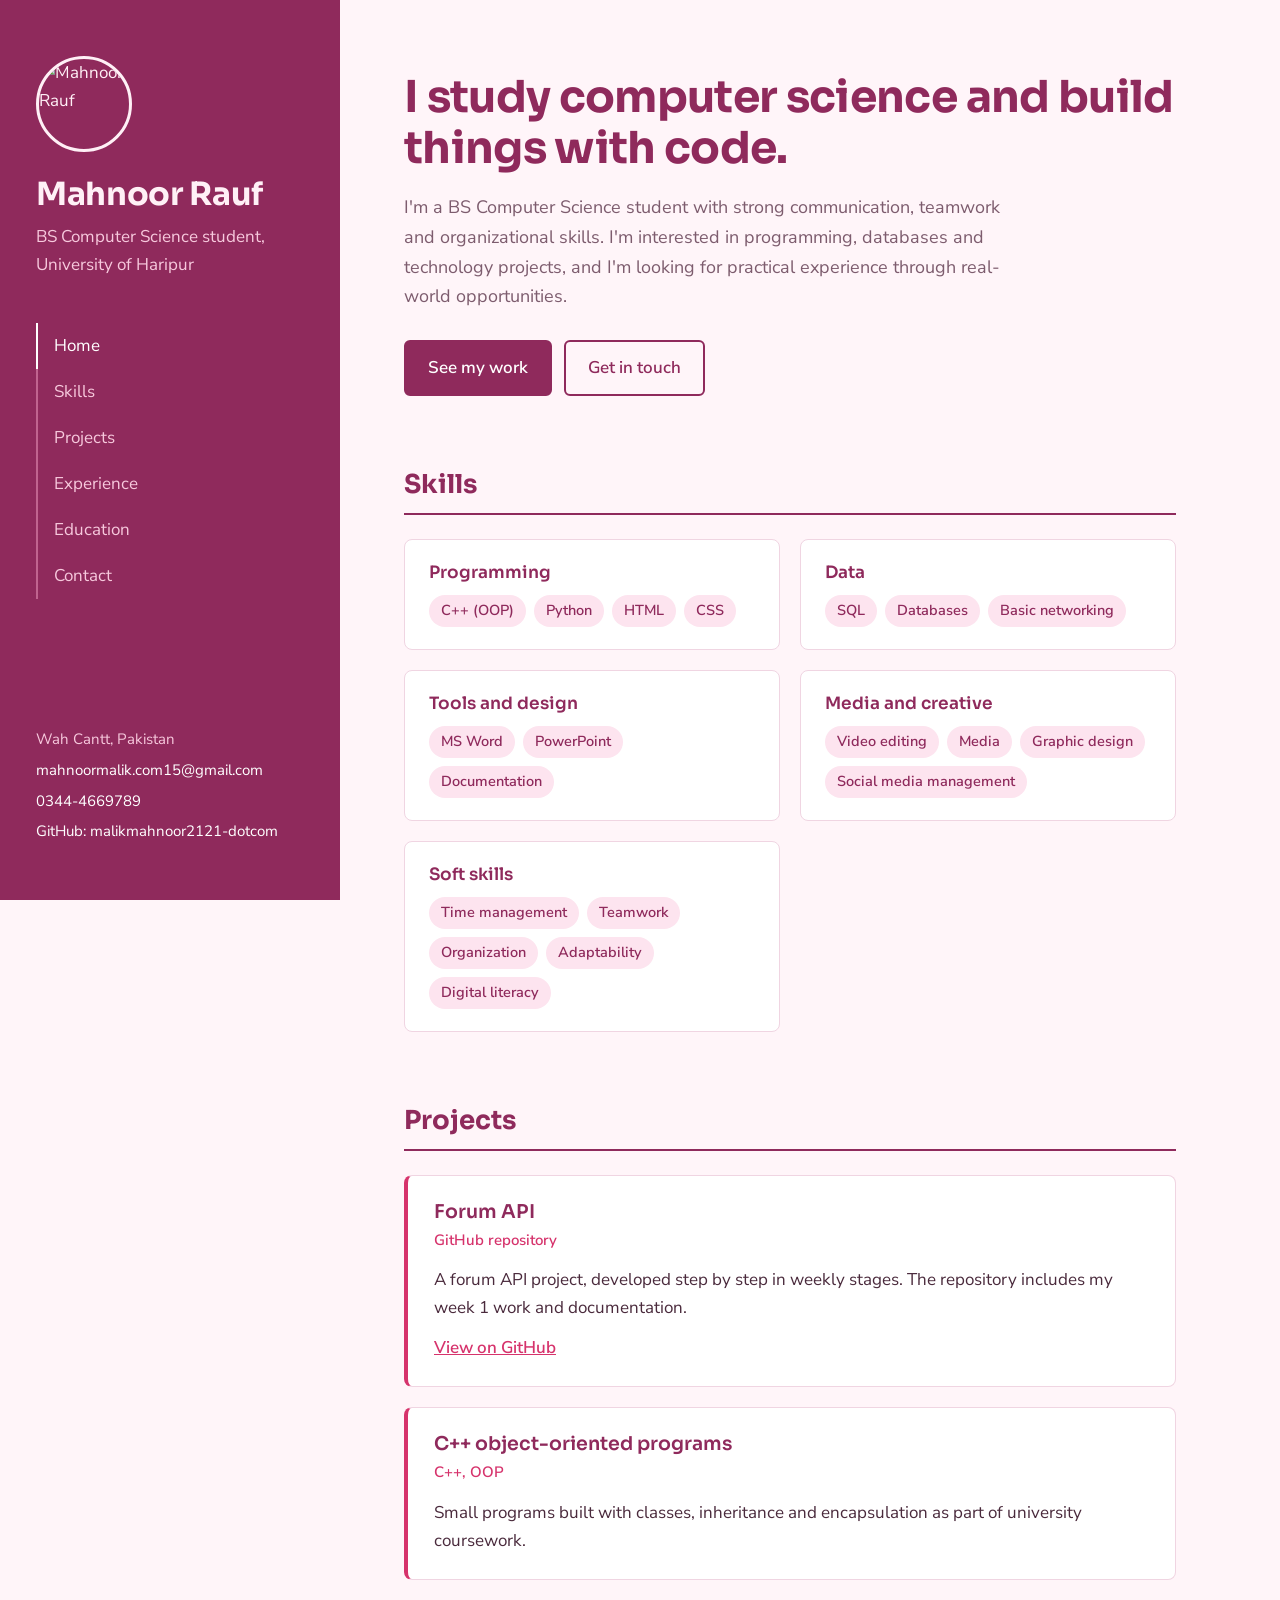
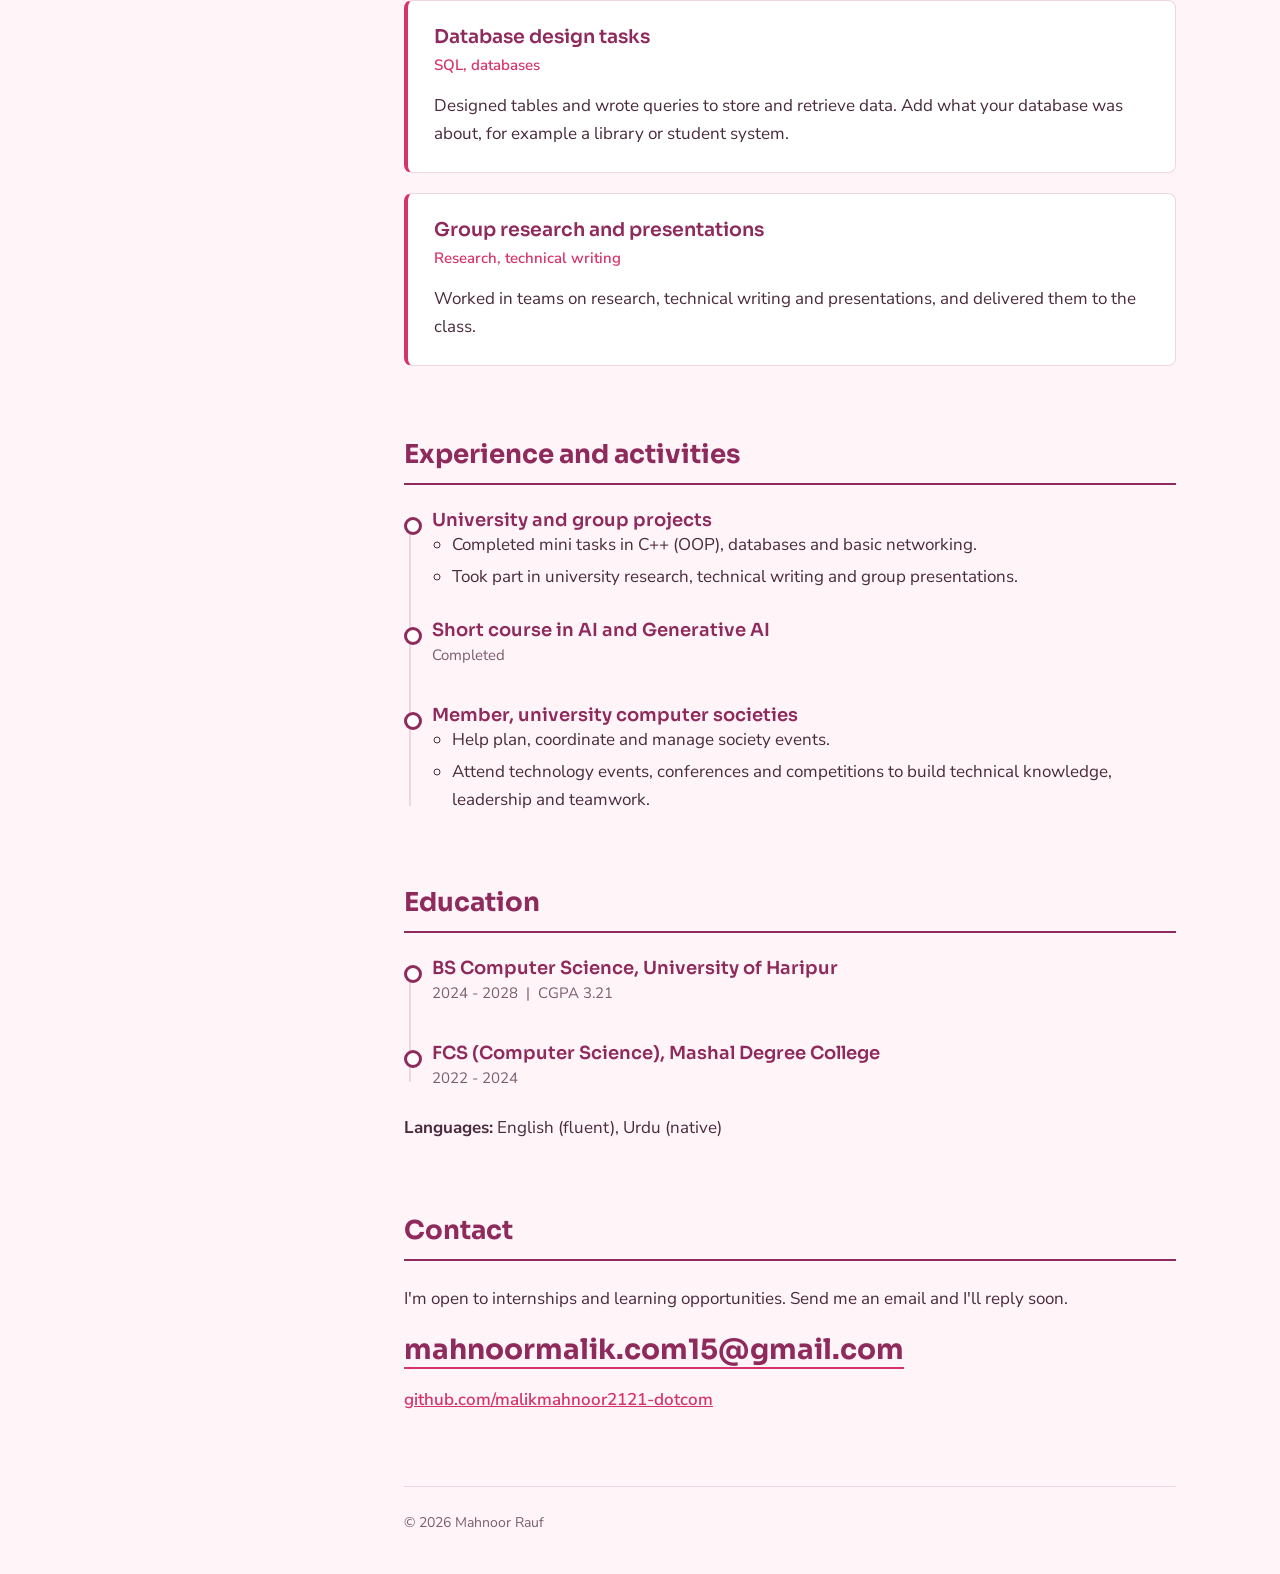
==== index.html @ 5db9c7d8 "Add files via upload" ====
<!DOCTYPE html>
<html lang="en">
<head>
<meta charset="UTF-8">
<meta name="viewport" content="width=device-width, initial-scale=1">
<title>Mahnoor Rauf | Computer Science Student</title>
<meta name="description" content="Portfolio of Mahnoor Rauf, BS Computer Science student at University of Haripur.">
<link rel="preconnect" href="https://fonts.googleapis.com">
<link rel="preconnect" href="https://fonts.gstatic.com" crossorigin>
<link href="https://fonts.googleapis.com/css2?family=Sora:wght@500;700&family=Nunito+Sans:wght@400;600&display=swap" rel="stylesheet">
<link rel="stylesheet" href="style.css">
</head>
<body>
<div class="layout">

  <aside class="side">
    <div>
      <img class="avatar" src="images/profile.png" alt="Mahnoor Rauf">
      <h1>Mahnoor Rauf</h1>
      <p class="role">BS Computer Science student, University of Haripur</p>
      <nav aria-label="Sections">
        <a href="#home" class="active">Home</a>
        <a href="#skills">Skills</a>
        <a href="#projects">Projects</a>
        <a href="#experience">Experience</a>
        <a href="#education">Education</a>
        <a href="#contact">Contact</a>
      </nav>
    </div>
    <div class="contact">
      <span>Wah Cantt, Pakistan</span>
      <a href="mailto:mahnoormalik.com15@gmail.com">mahnoormalik.com15@gmail.com</a>
      <a href="tel:+923444669789">0344-4669789</a>
      <a href="https://github.com/malikmahnoor2121-dotcom" target="_blank" rel="noopener">GitHub: malikmahnoor2121-dotcom</a>
    </div>
  </aside>

  <main>
    <section id="home" class="hero">
      <h2>I study computer science and build things with code.</h2>
      <p>I'm a BS Computer Science student with strong communication, teamwork and organizational skills. I'm interested in programming, databases and technology projects, and I'm looking for practical experience through real-world opportunities.</p>
      <div class="btns">
        <a class="btn primary" href="#projects">See my work</a>
        <a class="btn ghost" href="#contact">Get in touch</a>
        <!-- Add your CV: <a class="btn ghost" href="CV.pdf" download>Download CV</a> -->
      </div>
    </section>

    <section id="skills">
      <h2>Skills</h2>
      <div class="skills">
        <div class="box">
          <h3>Programming</h3>
          <ul class="tags"><li>C++ (OOP)</li><li>Python</li><li>HTML</li><li>CSS</li></ul>
        </div>
        <div class="box">
          <h3>Data</h3>
          <ul class="tags"><li>SQL</li><li>Databases</li><li>Basic networking</li></ul>
        </div>
        <div class="box">
          <h3>Tools and design</h3>
          <ul class="tags"><li>MS Word</li><li>PowerPoint</li><li>Documentation</li></ul>
        </div>
        <div class="box">
          <h3>Media and creative</h3>
          <ul class="tags"><li>Video editing</li><li>Media</li><li>Graphic design</li><li>Social media management</li></ul>
        </div>
        <div class="box">
          <h3>Soft skills</h3>
          <ul class="tags"><li>Time management</li><li>Teamwork</li><li>Organization</li><li>Adaptability</li><li>Digital literacy</li></ul>
        </div>
      </div>
    </section>

    <section id="projects">
      <h2>Projects</h2>
      <div class="projects">
        <!-- Replace the descriptions below with your real project details. -->
        <article class="project">
          <h3>Forum API</h3>
          <p class="stack">GitHub repository</p>
          <p>A forum API project, developed step by step in weekly stages. The repository includes my week 1 work and documentation.</p>
          <a href="https://github.com/malikmahnoor2121-dotcom/forum-api" target="_blank" rel="noopener">View on GitHub</a>
        </article>
        <article class="project">
          <h3>C++ object-oriented programs</h3>
          <p class="stack">C++, OOP</p>
          <p>Small programs built with classes, inheritance and encapsulation as part of university coursework.</p>
          <!-- <a href="https://github.com/your-username/repo">View on GitHub</a> -->
        </article>
        <article class="project">
          <h3>Database design tasks</h3>
          <p class="stack">SQL, databases</p>
          <p>Designed tables and wrote queries to store and retrieve data. Add what your database was about, for example a library or student system.</p>
        </article>
        <article class="project">
          <h3>Group research and presentations</h3>
          <p class="stack">Research, technical writing</p>
          <p>Worked in teams on research, technical writing and presentations, and delivered them to the class.</p>
        </article>
      </div>
    </section>

    <section id="experience">
      <h2>Experience and activities</h2>
      <ul class="timeline">
        <li>
          <h3>University and group projects</h3>
          <ul>
            <li>Completed mini tasks in C++ (OOP), databases and basic networking.</li>
            <li>Took part in university research, technical writing and group presentations.</li>
          </ul>
        </li>
        <li>
          <h3>Short course in AI and Generative AI</h3>
          <p class="meta">Completed</p>
        </li>
        <li>
          <h3>Member, university computer societies</h3>
          <ul>
            <li>Help plan, coordinate and manage society events.</li>
            <li>Attend technology events, conferences and competitions to build technical knowledge, leadership and teamwork.</li>
          </ul>
        </li>
      </ul>
    </section>

    <section id="education">
      <h2>Education</h2>
      <ul class="timeline">
        <li>
          <h3>BS Computer Science, University of Haripur</h3>
          <p class="meta">2024 - 2028 &nbsp;|&nbsp; CGPA 3.21</p>
        </li>
        <li>
          <h3>FCS (Computer Science), Mashal Degree College</h3>
          <p class="meta">2022 - 2024</p>
        </li>
      </ul>
      <p style="margin-top:24px"><strong>Languages:</strong> English (fluent), Urdu (native)</p>
    </section>

    <section id="contact">
      <h2>Contact</h2>
      <p style="margin-bottom:18px">I'm open to internships and learning opportunities. Send me an email and I'll reply soon.</p>
      <a class="mail" href="mailto:mahnoormalik.com15@gmail.com">mahnoormalik.com15@gmail.com</a>
      <p style="margin-top:18px"><a href="https://github.com/malikmahnoor2121-dotcom" target="_blank" rel="noopener" style="font-weight:600;color:var(--accent)">github.com/malikmahnoor2121-dotcom</a></p>
    </section>

    <footer>&copy; 2026 Mahnoor Rauf</footer>
  </main>
</div>

<script src="script.js"></script>
</body>
</html>
---- style.css ----
:root{
  --navy:#8f2a5c;
  --navy-2:#a63871;
  --ink:#4a2a3c;
  --muted:#7d5c6e;
  --bg:#fff5f9;
  --card:#ffffff;
  --line:#f0d5e2;
  --accent:#d6336c;
  --head:'Sora',system-ui,sans-serif;
  --body:'Nunito Sans',system-ui,sans-serif;
}
*{box-sizing:border-box;margin:0;padding:0}
html{scroll-behavior:smooth}
body{font-family:var(--body);color:var(--ink);background:var(--bg);line-height:1.65;font-size:17px}
a{color:inherit}
:focus-visible{outline:3px solid var(--accent);outline-offset:3px}

.layout{display:grid;grid-template-columns:340px 1fr;min-height:100vh}

/* Sidebar */
.side{background:var(--navy);color:#fff0f6;padding:56px 36px;position:sticky;top:0;height:100vh;display:flex;flex-direction:column;justify-content:space-between}
.avatar{width:96px;height:96px;border-radius:50%;object-fit:cover;border:3px solid #fff0f6;display:block;margin-bottom:24px}
.side h1{font:700 32px/1.15 var(--head);letter-spacing:-.01em}
.side .role{margin-top:10px;color:#f7c9dd}
nav{margin-top:44px}
nav a{display:block;text-decoration:none;padding:9px 0 9px 16px;border-left:2px solid #c0648f;color:#f7c9dd;transition:color .2s,border-color .2s}
nav a:hover,nav a.active{color:#fff;border-color:#fff}
.contact{font-size:15px;color:#f7c9dd;display:grid;gap:6px}
.contact a{text-decoration:none;color:#fff}
.contact a:hover{text-decoration:underline}

/* Content */
main{padding:72px 64px 40px;max-width:900px}
section{padding-bottom:72px;scroll-margin-top:32px}
h2{font:700 26px var(--head);color:var(--navy);margin-bottom:24px;padding-bottom:12px;border-bottom:2px solid var(--navy)}
p+p{margin-top:14px}

/* Hero */
.hero h2{border:0;padding:0;font-size:clamp(30px,4.4vw,44px);line-height:1.15;letter-spacing:-.015em;max-width:18em;margin-bottom:20px}
.hero p{max-width:34em;color:var(--muted);font-size:18px}
.btns{display:flex;gap:12px;flex-wrap:wrap;margin-top:28px}
.btn{display:inline-block;padding:12px 22px;border-radius:6px;text-decoration:none;font-weight:600;border:2px solid var(--navy);transition:background .2s,color .2s}
.btn.primary{background:var(--navy);color:#fff}
.btn.primary:hover{background:var(--navy-2)}
.btn.ghost{color:var(--navy)}
.btn.ghost:hover{background:var(--navy);color:#fff}

/* Skills */
.skills{display:grid;grid-template-columns:repeat(auto-fit,minmax(250px,1fr));gap:20px}
.box{background:var(--card);border:1px solid var(--line);border-radius:8px;padding:22px 24px}
.box h3{font:600 17px var(--head);color:var(--navy);margin-bottom:12px}
.tags{display:flex;flex-wrap:wrap;gap:8px;list-style:none}
.tags li{background:#fde4ef;color:var(--navy);padding:4px 12px;border-radius:99px;font-size:14.5px;font-weight:600}

/* Projects */
.projects{display:grid;gap:20px}
.project{background:var(--card);border:1px solid var(--line);border-left:4px solid var(--accent);border-radius:8px;padding:24px 26px}
.project h3{font:600 19px var(--head);color:var(--navy)}
.project .stack{color:var(--accent);font-weight:600;font-size:15px;margin:4px 0 10px}
.project a{display:inline-block;margin-top:12px;font-weight:600;color:var(--accent)}

/* Timeline */
.timeline{list-style:none;position:relative;padding-left:28px}
.timeline::before{content:"";position:absolute;left:5px;top:8px;bottom:8px;width:2px;background:var(--line)}
.timeline li{position:relative;padding-bottom:28px}
.timeline li:last-child{padding-bottom:0}
.timeline li::before{content:"";position:absolute;left:-28px;top:8px;width:12px;height:12px;border-radius:50%;background:var(--card);border:3px solid var(--navy)}
.timeline h3{font:600 18px var(--head);color:var(--navy)}
.timeline .meta{color:var(--muted);font-size:15px;margin:2px 0 8px}
.timeline ul{padding-left:20px}
.timeline ul li{padding:0 0 4px;position:static}
.timeline ul li::before{display:none}

/* Contact */
.mail{font:700 clamp(20px,3vw,28px) var(--head);color:var(--navy);text-decoration:none;border-bottom:2px solid var(--accent);word-break:break-all}
.mail:hover{color:var(--accent)}
footer{color:var(--muted);font-size:14px;padding-top:24px;border-top:1px solid var(--line)}

/* Mobile */
@media (max-width:900px){
  .layout{grid-template-columns:1fr}
  .side{position:static;height:auto;padding:36px 24px;gap:28px}
  nav{display:flex;flex-wrap:wrap;gap:4px 18px;margin-top:24px}
  nav a{border:0;padding:4px 0}
  main{padding:48px 24px 32px}
}
@media (prefers-reduced-motion:reduce){html{scroll-behavior:auto}*{transition:none!important}}
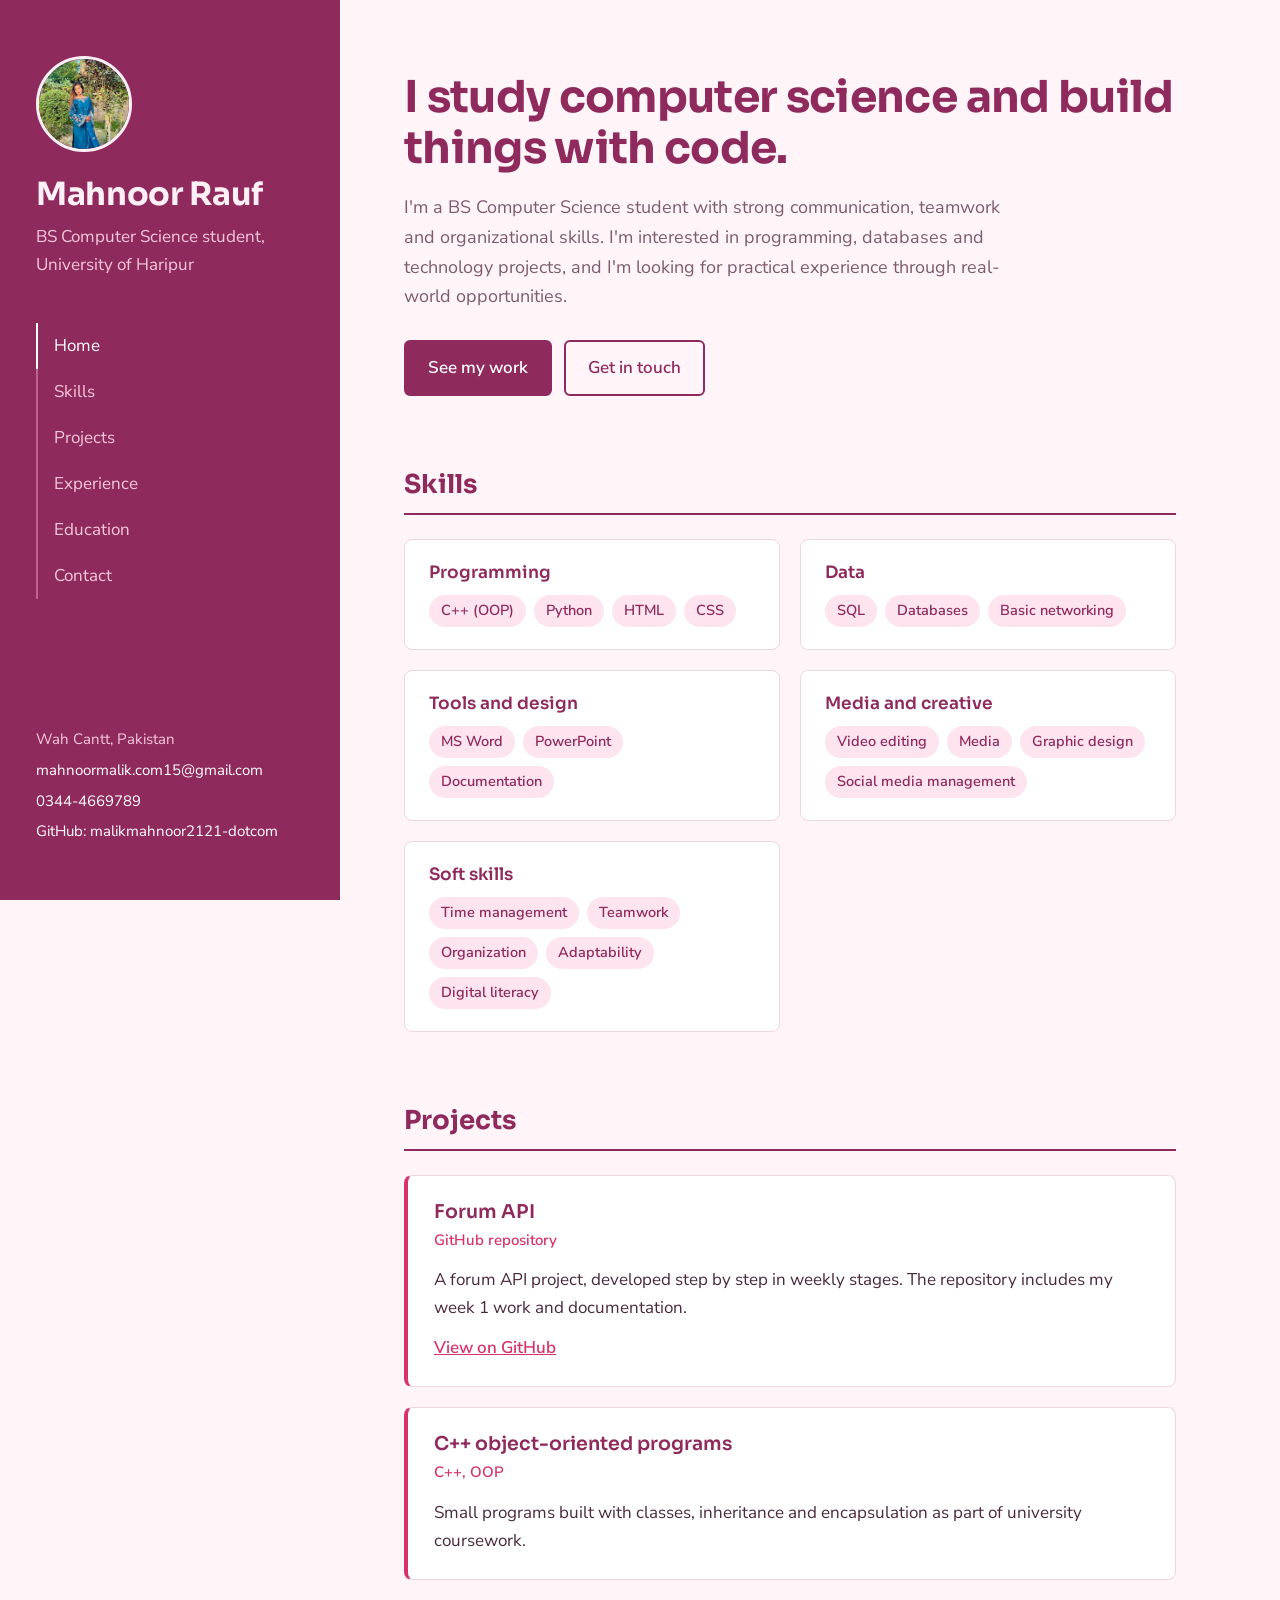
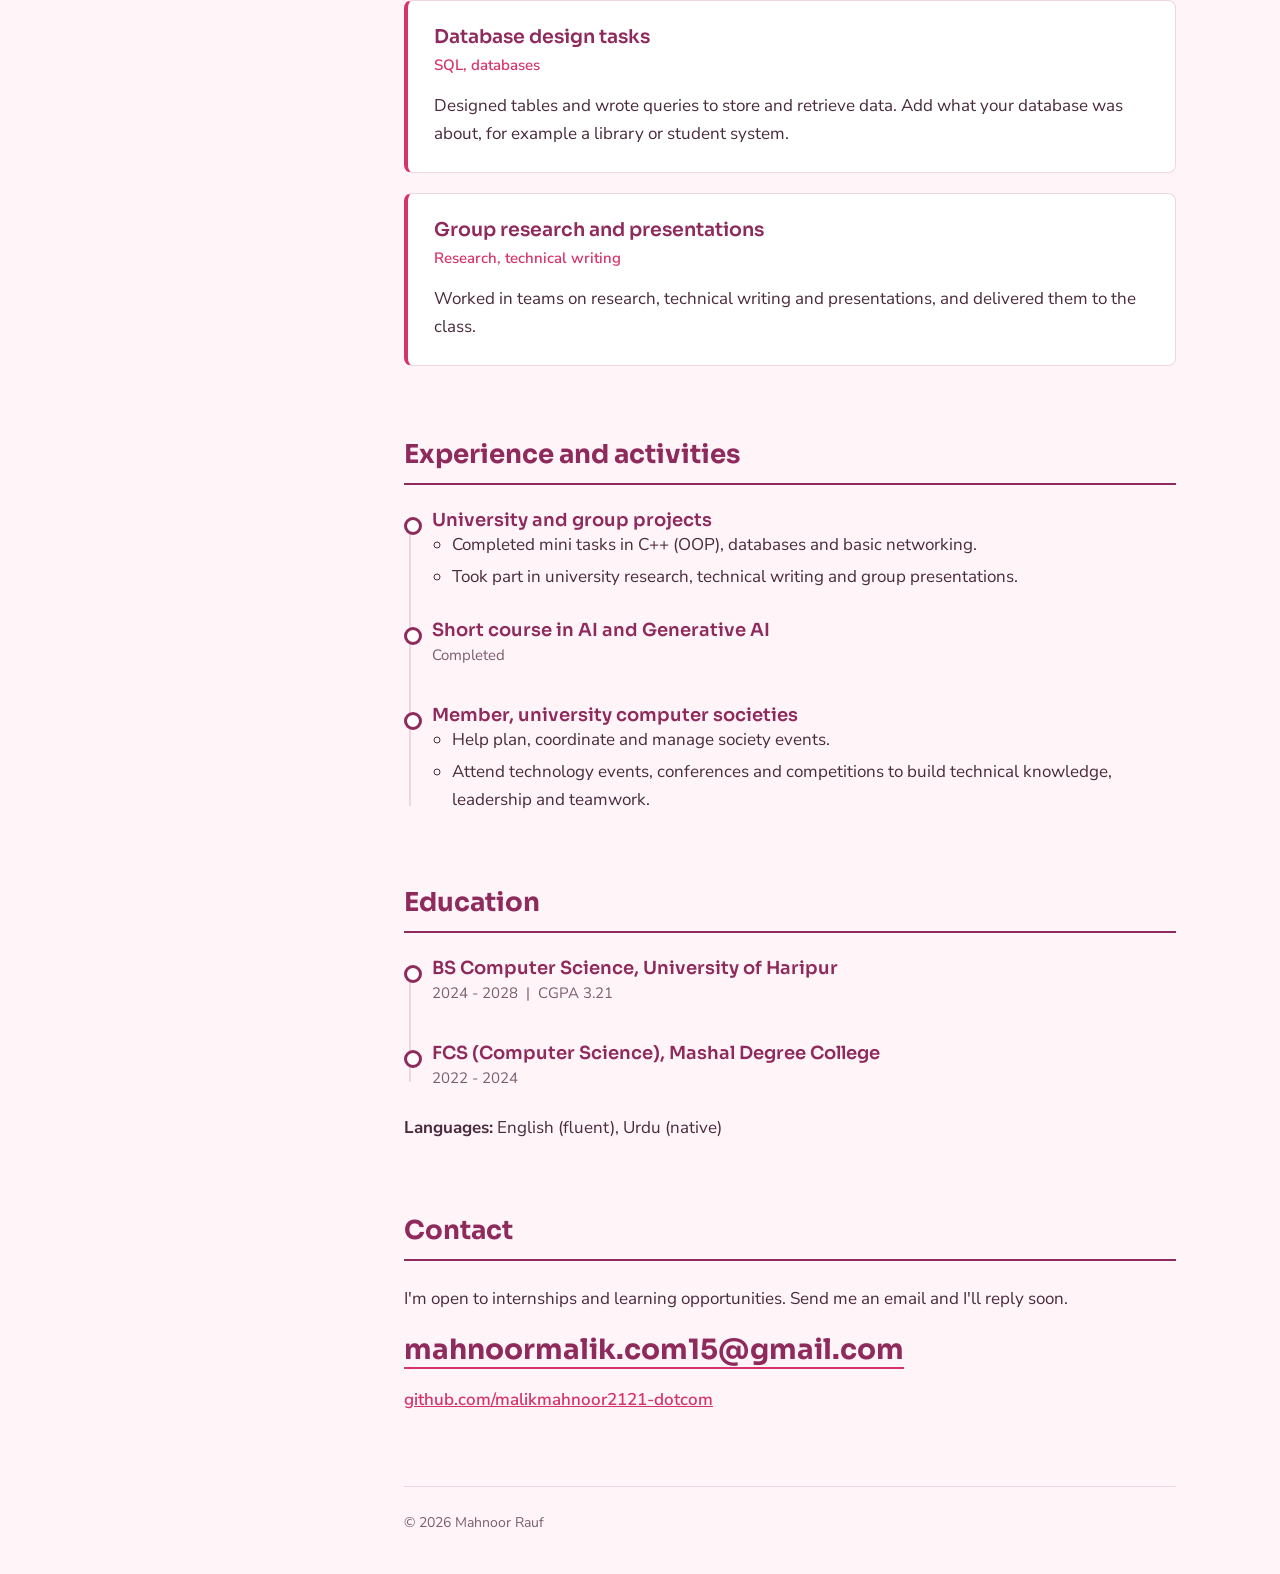
==== commit 29fe49c8: "Add files via upload" ====
--- a/index.html
+++ b/index.html
@@ -15,7 +15,7 @@
 
   <aside class="side">
     <div>
-      <img class="avatar" src="images/profile.png" alt="Mahnoor Rauf">
+      <img class="avatar" src="profile.png" alt="Mahnoor Rauf">
       <h1>Mahnoor Rauf</h1>
       <p class="role">BS Computer Science student, University of Haripur</p>
       <nav aria-label="Sections">
